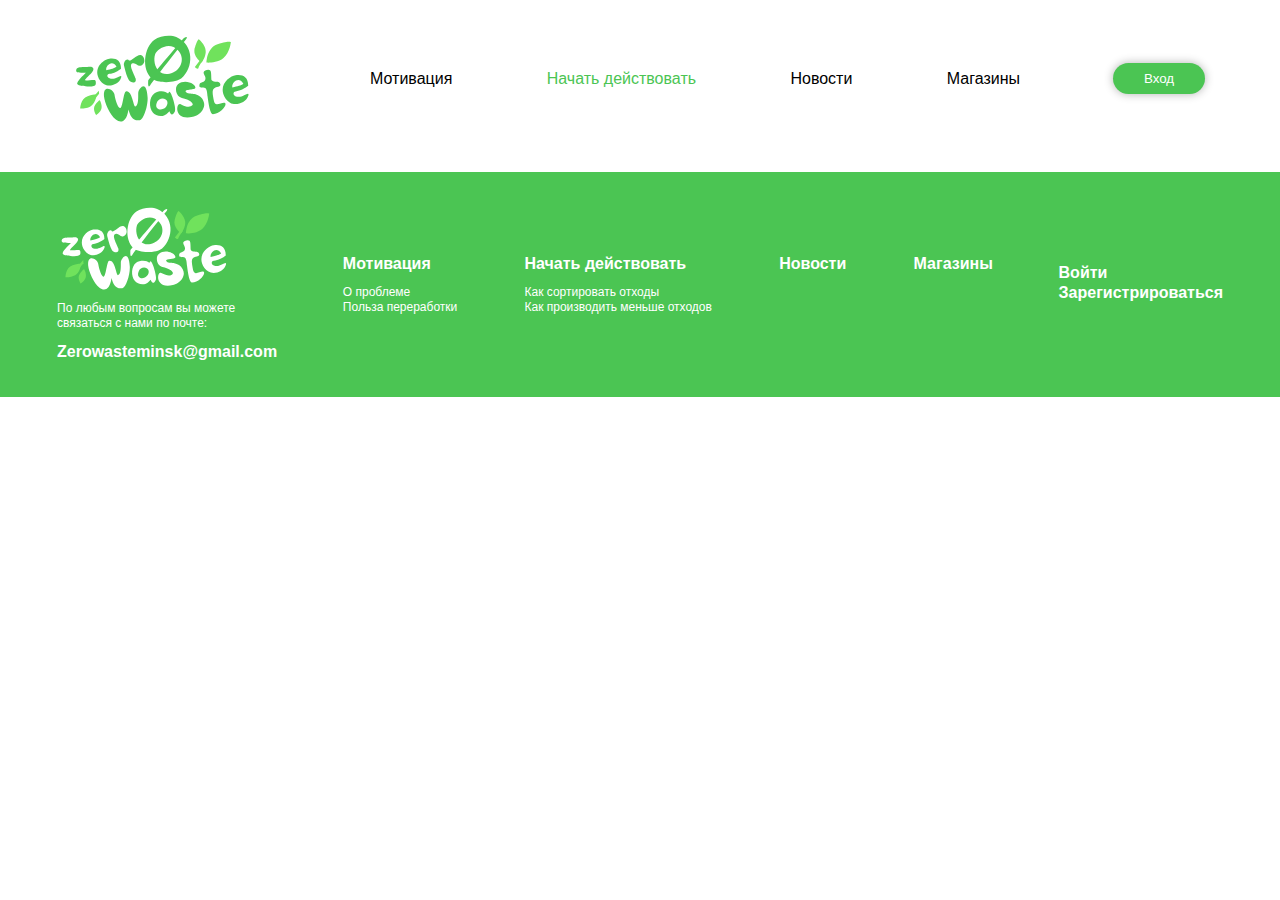
==== pages/action/action.html @ 7c6b33b7 "feat: create action page" ====
<!DOCTYPE html>
<html lang="en">

<head>
  <meta charset="UTF-8">
  <meta http-equiv="X-UA-Compatible" content="IE=edge">
  <meta name="viewport" content="width=device-width, initial-scale=1.0">
  <link rel="stylesheet" href="../../css/header.css">
  <link rel="stylesheet" href="../../css/footer.css">
  <link rel="stylesheet" href="./css/action.css">
  <title>Actions</title>
</head>

<body>
  <header class="header">
    <div class="container">
      <div class="header__inner">
        <div class="header__logo">
          <img src="../../assets/logo.svg" alt="">
        </div>
        <nav class="header__nav">
          <ul class="header__nav-list">
            <li class="header__nav-item"><a href="../../index.html">Мотивация</a></li>
            <li class="header__nav-item active"><a href="#">Начать действовать</a></li>
            <li class="header__nav-item"><a href="../news/news.html">Новости</a></li>
            <li class="header__nav-item"><a href="#">Магазины</a></li>
          </ul>
        </nav>
        <button class="header__button">Вход</button>
      </div>
    </div>
  </header>
  <footer class="footer">
    <div class="footer__inner">
      <div class="footer__logo">
        <img src="../../assets/footer-logo.svg" alt="">
        <p class="footer__logo-text">По любым вопросам вы можете
          связаться с нами по почте:</p>
        <a href="Zerowasteminsk@gmail.com" class="footer__logo-link">Zerowasteminsk@gmail.com</a>
      </div>
      <nav class="footer__nav">
        <ul class="footer__nav-list">
          <li class="footer__nav-item">
            <a href="../../index.html" class="footer__nav-item__main">Мотивация</a>
            <a href="#" class="footer__nav-item__link">О проблеме</a>
            <a href="#" class="footer__nav-item__link">Польза переработки</a>
          </li>
          <li class="footer__nav-item">
            <a href="#" class="footer__nav-item__main">Начать действовать</a>
            <a href="#" class="footer__nav-item__link">Как сортировать отходы</a>
            <a href="#" class="footer__nav-item__link">Как производить меньше отходов</a>
          </li>
          <li class="footer__nav-item">
            <a href="../news/news.html" class="footer__nav-item__main">Новости</a>
          </li>
          <li class="footer__nav-item">
            <a href="#" class="footer__nav-item__main">Магазины</a>
          </li>
        </ul>
      </nav>
      <div class="footer__buttons">
        <a href="#" class="footer__buttons-item">Войти</a>
        <a href="#" class="footer__buttons-item">Зарегистрироваться</a>
      </div>
    </div>
  </footer>
  <script src="./js/action.js"></script>
</body>

</html>
---- css/header.css ----
.header {
  padding-top: 35px;
  width: 100%;
  margin-bottom: 50px;
}
.header__inner {
  display: flex;
  align-items: center;
}
.header__logo {
  width: 175px;
  height: 87px;
}
.header__logo img {
  width: 100%;
  height: 100%;
}
.header__nav {
  margin-left: auto;
  margin-right: 93px;
  max-width: 650px;
  width: 100%;
}
.header__nav-list {
  width: 100%;
  display: flex;
  justify-content: space-between;
  align-items: center;
}
.header__nav-item {
  font-size: 16px;
  line-height: 20px;
}
.header__nav-item.active {
  color: #4BC553;
}
.header__button {
  cursor: pointer;
  display: inline-block;
  width: 92px;
  background-color: #4BC553;
  color: #fff;
  text-align: center;
  padding: 8px 0;
  box-shadow: 0px 0px 10px rgba(0, 0, 0, 0.3);
  border-radius: 30px;
  border: none;
}
.header__button:focus {
  outline: none;
}
---- css/footer.css ----
.footer {
  background: #4BC553;
  padding: 35px 57px;
}
.footer__inner {
  max-width: 1265px;
  width: 100%;
  display: flex;
  justify-content: space-between;
  align-items: center;
  margin: 0 auto;
}
.footer__logo {
  display: flex;
  flex-direction: column;
  justify-content: space-between;
  align-items: flex-start;
  height: 155px;
}
.footer__logo img {
  width: 174px;
  height: 83px;
}
.footer__logo-text {
  max-width: 184px;
  font-size: 12px;
  line-height: 15px;
  font-weight: 400;
  color: #fff;
}
.footer__logo-link {
  font-size: 16px;
  line-height: 20px;
  font-weight: 700;
  color: #fff;
}
.footer__nav {
  max-width: 650px;
  width: 100%;
}
.footer__nav-list {
  width: 100%;
  display: flex;
  justify-content: space-between;
  align-items: flex-start;
}
.footer__nav-item {
  display: flex;
  flex-direction: column;
  align-items: flex-start;
}
.footer__nav-item__main {
  transition: all 0.2s ease;
  margin-bottom: 11px;
  font-size: 16px;
  line-height: 20px;
  font-weight: 700;
  color: #fff;
}
.footer__nav-item__link {
  transition: all 0.2s ease;
  font-size: 12px;
  line-height: 15px;
  font-weight: 400;
  color: #fff;
}
.footer__buttons {
  display: flex;
  flex-direction: column;
  height: 44px;
}
.footer__buttons-item {
  font-size: 16px;
  line-height: 20px;
  font-weight: 700;
  color: #fff;
}
---- pages/action/css/action.css ----
*,
*::before,
*::after {
  box-sizing: border-box;
}

html {
  font-family: 'Roboto', sans-serif;
  font-size: 18px;
  line-height: 23px;
  font-weight: 400;
  box-sizing: inherit;
  color: #000;
}

h1,
h2,
h3,
h4,
h5,
h6,
p,
ul,
li,
a,
body {
  margin: 0;
  padding: 0;
}

a {
  text-decoration: none;
  color: inherit;
}

ul {
  list-style: none;
}

.container {
  max-width: 1130px;
  width: 100%;
  margin: 0 auto;
}
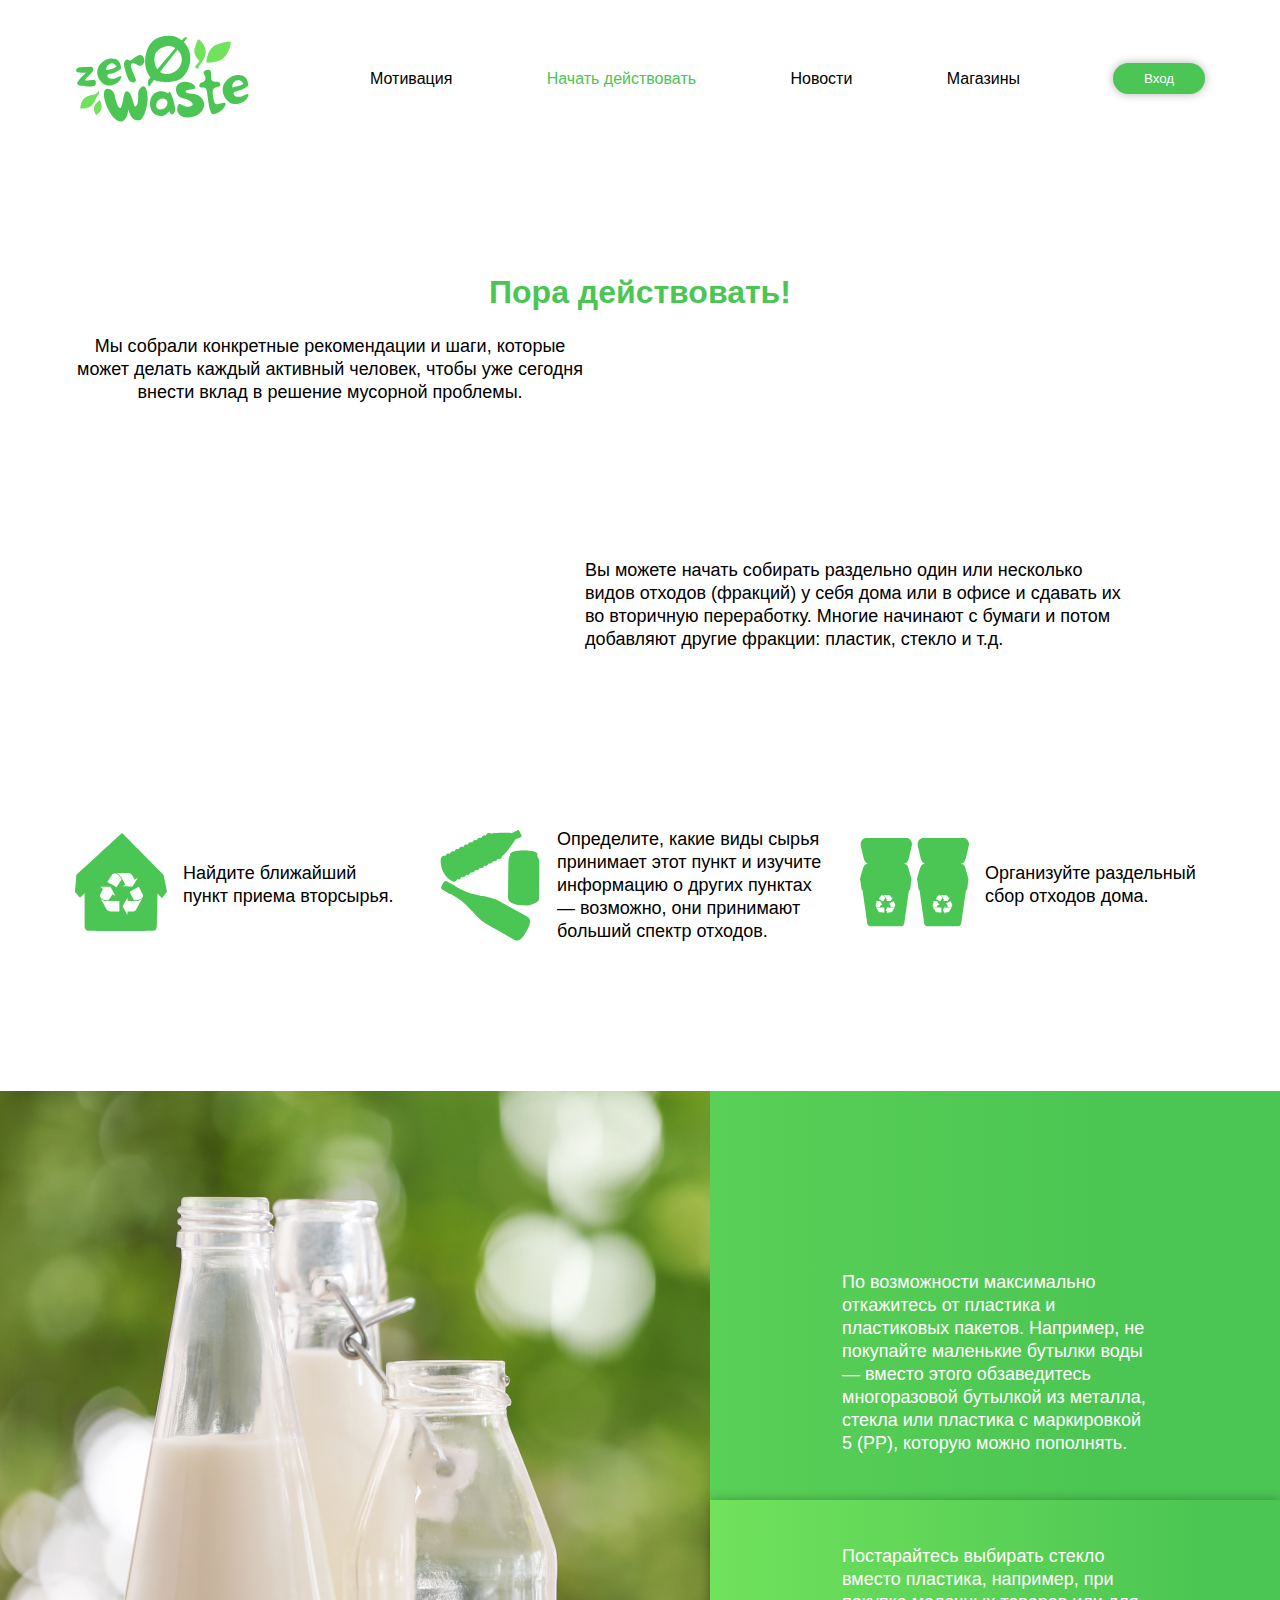
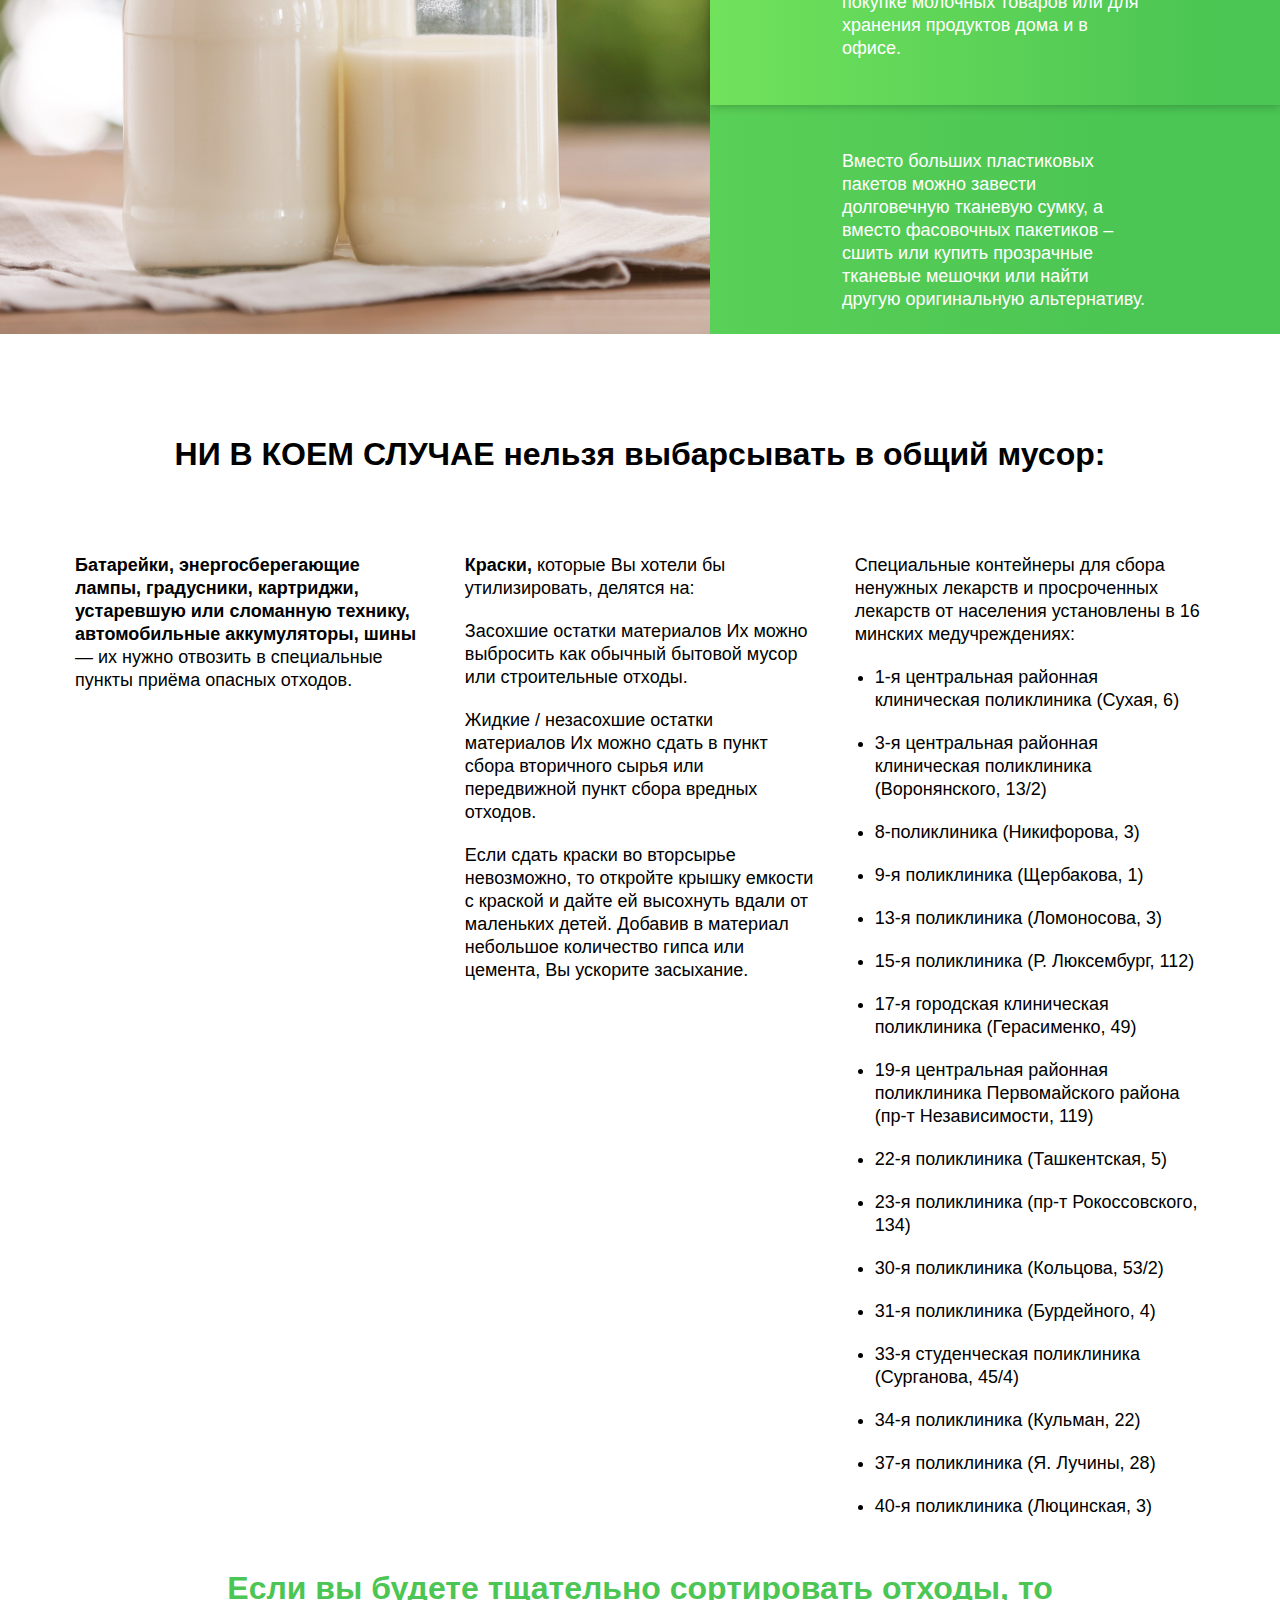
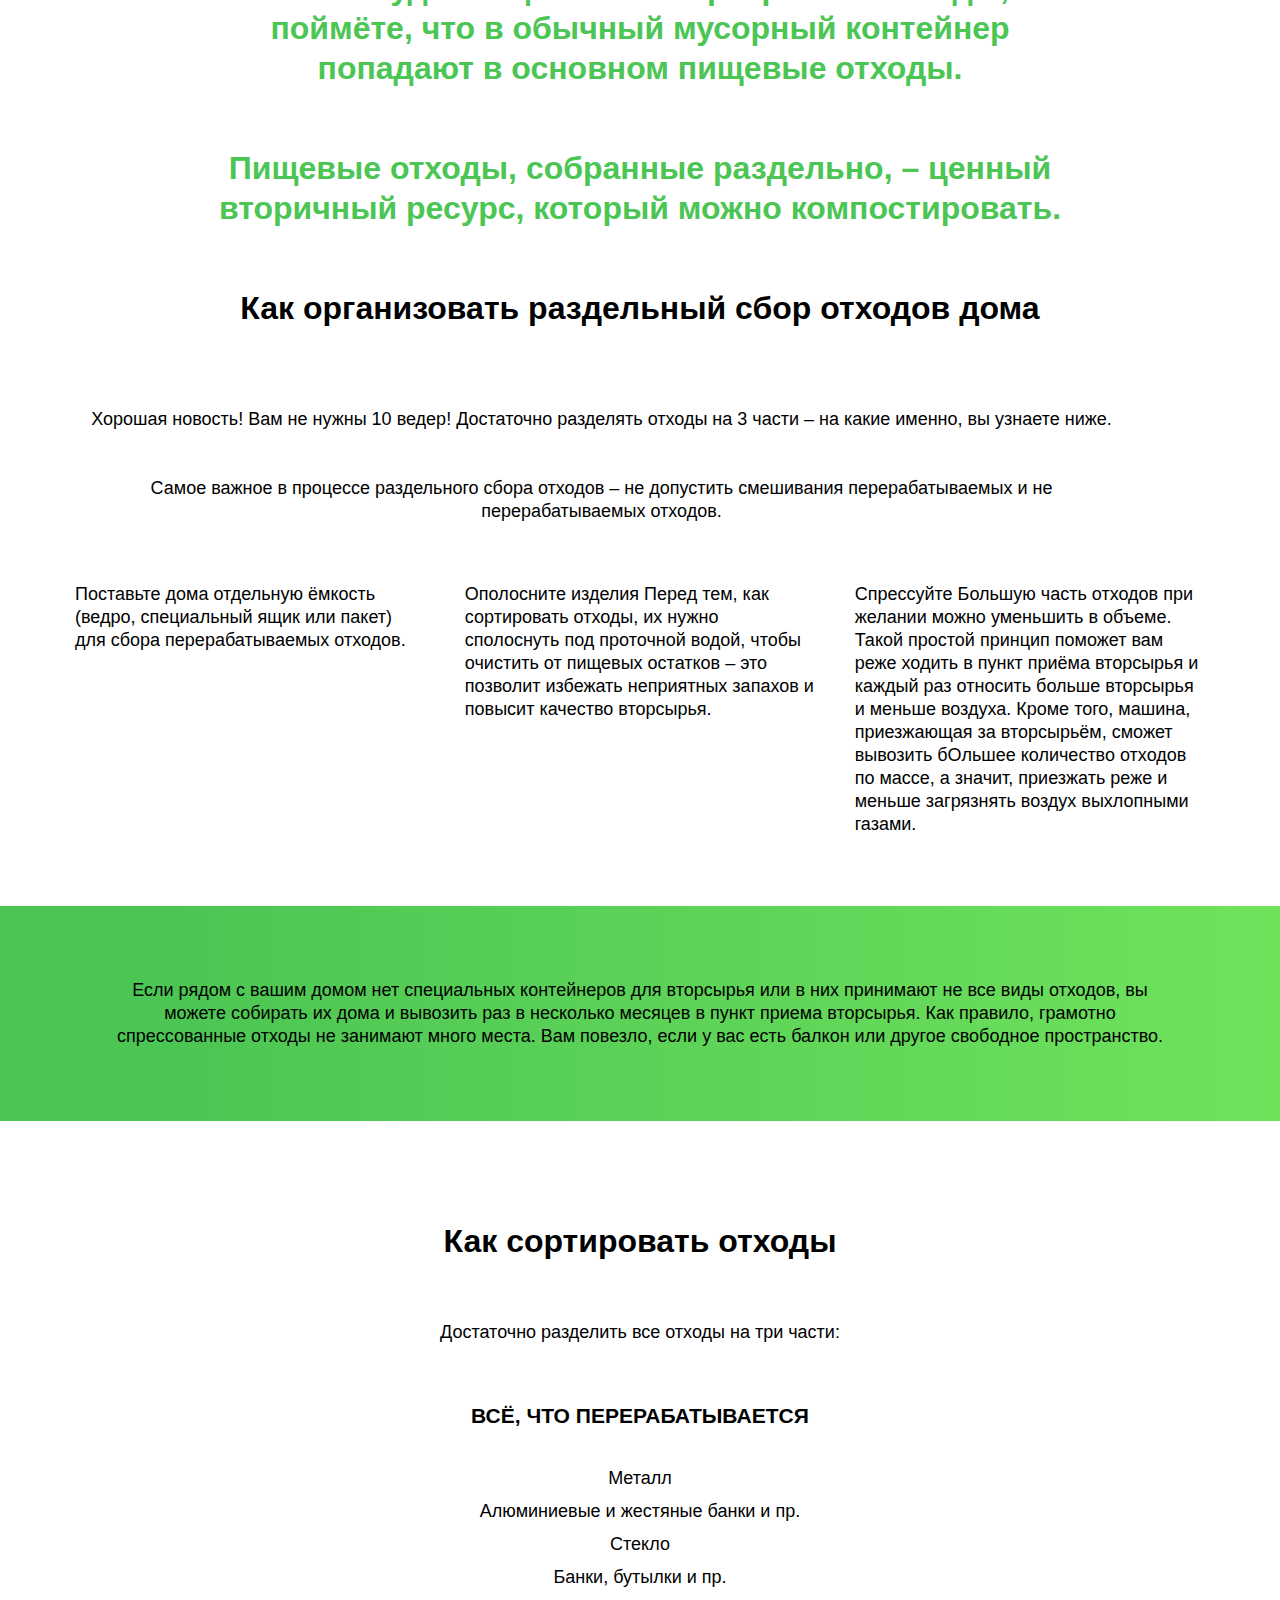
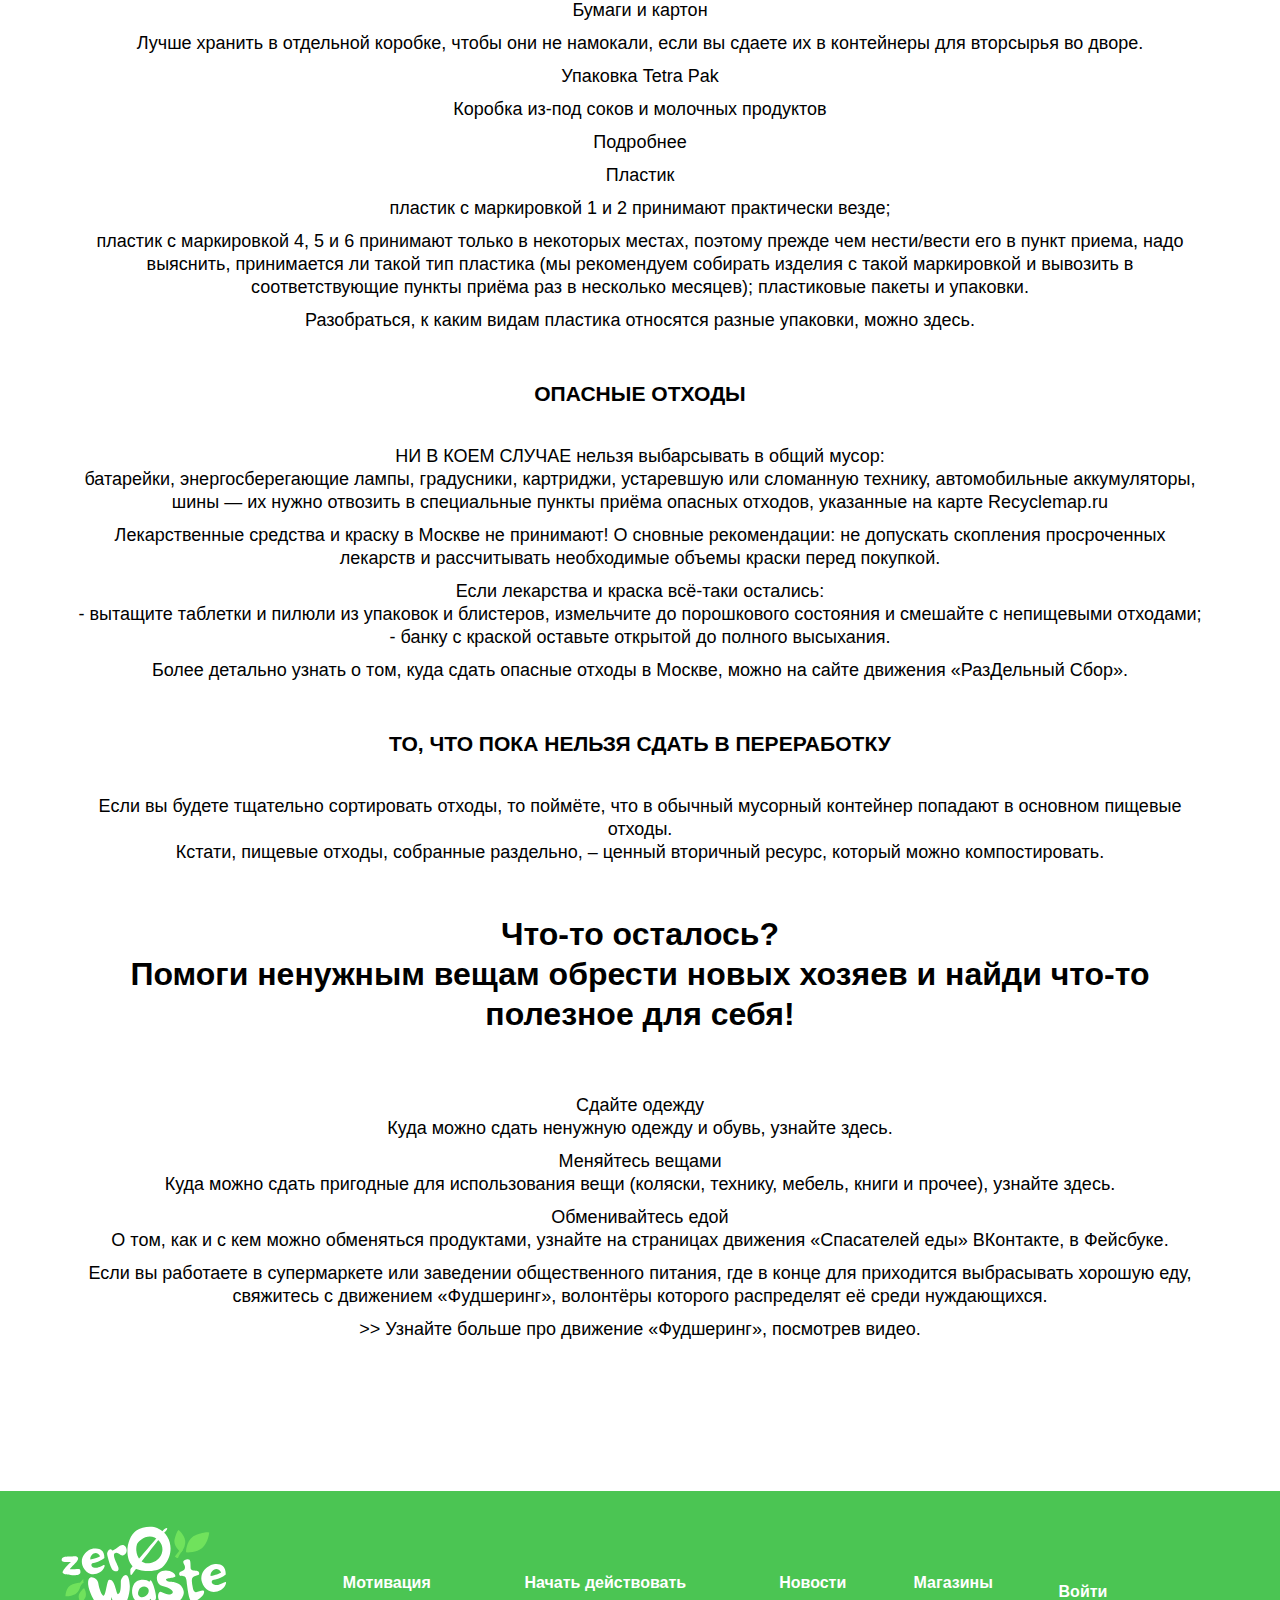
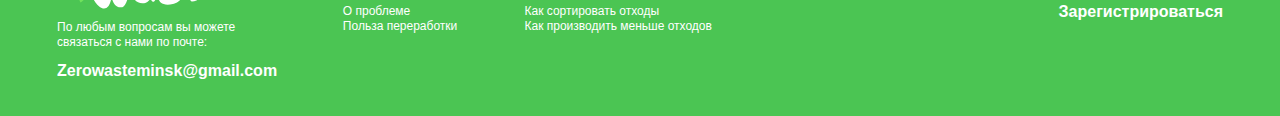
==== commit 861538c7: "feat: add action page" ====
--- a/pages/action/action.html
+++ b/pages/action/action.html
@@ -30,6 +30,332 @@
       </div>
     </div>
   </header>
+  <section class="intro">
+    <div class="container">
+      <div class="intro__inner">
+        <h1 class="intro__title">Пора действовать!</h1>
+        <p class="intro__subtitle">Мы собрали конкретные рекомендации и шаги,
+          которые может делать каждый активный человек, чтобы
+          уже сегодня внести вклад в решение мусорной проблемы.</p>
+        <p class="intro__text">Вы можете начать собирать раздельно один или несколько видов отходов (фракций) у себя
+          дома или в офисе и сдавать их во вторичную переработку. Многие начинают с бумаги и потом добавляют другие
+          фракции: пластик, стекло и т.д.</p>
+        <div class="intro__content">
+          <div class="intro__content-item">
+            <div class="intro__content-item__logo">
+              <img src="../../assets/house.svg" alt="">
+            </div>
+            <p class="intro__content-item__text">Найдите ближайший
+              пункт приема вторсырья.</p>
+          </div>
+          <div class="intro__content-item">
+            <div class="intro__content-item__logo">
+              <img src="../../assets/plastic.svg" alt="">
+            </div>
+            <p class="intro__content-item__text">Определите, какие виды
+              сырья принимает этот пункт и изучите информацию о других пунктах — возможно, они принимают больший спектр
+              отходов.</p>
+          </div>
+          <div class="intro__content-item">
+            <div class="intro__content-item__logo">
+              <img src="../../assets/urns2.svg" alt="">
+            </div>
+            <p class="intro__content-item__text">Организуйте раздельный
+              сбор отходов дома.</p>
+          </div>
+        </div>
+      </div>
+    </div>
+  </section>
+  <section class="about">
+    <div class="about__image">
+      <img src="../../assets/action2.jpg" alt="">
+    </div>
+    <div class="about__menu">
+      <div class="about__menu-item" data-pos="1">
+        <p class="about__menu-item__text">По возможности <span>максимально откажитесь от пластика и пластиковых
+            пакетов.</span> Например, не покупайте маленькие бутылки воды — вместо этого обзаведитесь многоразовой
+          бутылкой из металла, стекла или пластика с маркировкой 5 (PP), которую можно пополнять.
+        </p>
+      </div>
+      <div class="about__menu-item active" data-pos="2">
+        <p class="about__menu-item__text">Постарайтесь выбирать <span>стекло вместо пластика</span>, например, при
+          покупке молочных товаров или для хранения продуктов дома и в офисе.</p>
+      </div>
+      <div class="about__menu-item" data-pos="3">
+        <p class="about__menu-item__text">Вместо больших пластиковых пакетов можно <span>завести долговечную тканевую
+            сумку</span>, а вместо фасовочных пакетиков – сшить или купить прозрачные <span>тканевые мешочки</span> или
+          найти другую оригинальную альтернативу.</p>
+      </div>
+    </div>
+  </section>
+  <section class="rules">
+    <div class="container">
+      <div class="rules__inner">
+        <h2 class="rules__title">НИ В КОЕМ СЛУЧАЕ нельзя выбарсывать в общий мусор:</h2>
+        <div class="rules__content">
+          <div class="rules__item">
+            <p class="rules__item-text"><span>Батарейки, энергосберегающие лампы, градусники, картриджи, устаревшую или
+                сломанную технику, автомобильные аккумуляторы, шины</span> — их нужно отвозить в специальные пункты
+              приёма опасных отходов.</p>
+          </div>
+          <div class="rules__item">
+            <p class="rules__item-text"><span>Краски,</span> которые Вы хотели бы утилизировать, делятся на:</p>
+            <ul class="rules__item-list">
+              <li>
+                <p>Засохшие остатки материалов Их можно выбросить как обычный бытовой мусор или строительные отходы.</p>
+              </li>
+              <li>
+                <p>Жидкие / незасохшие остатки материалов Их можно сдать в пункт сбора вторичного сырья или передвижной
+                  пункт сбора вредных отходов.</p>
+              </li>
+              <li>
+                <p>Если сдать краски во вторсырье невозможно, то откройте крышку емкости с краской и дайте ей высохнуть
+                  вдали от маленьких детей. Добавив в материал небольшое количество гипса или цемента, Вы ускорите
+                  засыхание.</p>
+              </li>
+            </ul>
+          </div>
+          <div class="rules__item">
+            <p class="rules__item-text">Специальные контейнеры для сбора ненужных лекарств и просроченных лекарств от
+              населения установлены в 16 минских медучреждениях:</p>
+            <ul class="rules__item-list marked">
+              <li>
+                <p>1-я центральная районная клиническая поликлиника (Сухая, 6)</p>
+              </li>
+              <li>
+                <p>3-я центральная районная клиническая поликлиника (Воронянского, 13/2)</p>
+              </li>
+              <li>
+                <p>8-поликлиника (Никифорова, 3)</p>
+              </li>
+              <li>
+                <p>9-я поликлиника (Щербакова, 1)</p>
+              </li>
+              <li>
+                <p>
+                  13-я поликлиника (Ломоносова, 3)
+                </p>
+              </li>
+              <li>
+                <p>
+                  15-я поликлиника (Р. Люксембург, 112)
+                </p>
+              </li>
+              <li>
+                <p>
+                  17-я городская клиническая поликлиника (Герасименко, 49)
+                </p>
+              </li>
+              <li>
+                <p>
+                  19-я центральная районная поликлиника
+                  Первомайского района (пр-т Независимости, 119)
+                </p>
+              </li>
+              <li>
+                <p>
+                  22-я поликлиника (Ташкентская, 5)
+                </p>
+              </li>
+              <li>
+                <p>
+                  23-я поликлиника (пр-т
+                  Рокоссовского, 134)
+                </p>
+              </li>
+              <li>
+                <p>
+                  30-я поликлиника (Кольцова, 53/2)
+                </p>
+              </li>
+              <li>
+                <p>
+                  31-я поликлиника (Бурдейного, 4)
+                </p>
+              </li>
+              <li>
+                <p>
+                  33-я студенческая
+                  поликлиника (Сурганова, 45/4)
+                </p>
+              </li>
+              <li>
+                <p>
+                  34-я поликлиника (Кульман, 22)
+                </p>
+              </li>
+              <li>
+                <p>
+                  37-я поликлиника (Я. Лучины, 28)
+                </p>
+              </li>
+              <li>
+                <p>
+                  40-я
+                  поликлиника (Люцинская, 3)
+                </p>
+              </li>
+            </ul>
+          </div>
+        </div>
+        <h3 class="rules__subtitle">Если вы будете тщательно сортировать отходы, то поймёте, что в обычный мусорный
+          контейнер попадают в основном пищевые отходы.</h3>
+        <h3 class="rules__subtitle">Пищевые отходы, собранные раздельно, – ценный вторичный ресурс, который можно
+          компостировать.</h3>
+        <h2 class="rules__title">Как организовать раздельный сбор отходов дома</h2>
+        <p class="rules__text">
+          <span>Хорошая новость! Вам не нужны 10 ведер!
+            Достаточно разделять отходы на 3 части – на какие именно, вы узнаете ниже.</span>
+          <span>Самое важное в процессе раздельного сбора отходов – не допустить смешивания перерабатываемых и не
+            перерабатываемых отходов.</span>
+        </p>
+        <div class="rules__content">
+          <div class="rules__item">
+            <p class="rules__item-text">Поставьте дома отдельную ёмкость
+              (ведро, специальный ящик или пакет) для сбора
+              перерабатываемых отходов.</p>
+          </div>
+          <div class="rules__item">
+            <p class="rules__item-text">Ополосните изделия
+              Перед тем, как сортировать отходы, их нужно сполоснуть под проточной водой, чтобы очистить от пищевых
+              остатков – это позволит избежать неприятных запахов и повысит качество вторсырья.</p>
+          </div>
+          <div class="rules__item">
+            <p class="rules__item-text">Спрессуйте
+              Большую часть отходов при желании можно уменьшить в объеме.
+              Такой простой принцип поможет вам реже ходить в пункт приёма вторсырья и каждый раз относить больше
+              вторсырья и меньше воздуха.
+              Кроме того, машина, приезжающая за вторсырьём, сможет вывозить бОльшее количество отходов по массе, а
+              значит, приезжать реже и меньше загрязнять воздух выхлопными газами.</p>
+          </div>
+        </div>
+      </div>
+    </div>
+    <div class="rules__footer">
+      <p class="rules__footer-text">Если рядом с вашим домом нет специальных контейнеров для вторсырья или в них
+        принимают не все виды отходов, вы можете собирать их дома и вывозить раз в несколько месяцев в пункт приема
+        вторсырья. Как правило, грамотно спрессованные отходы не занимают много места.
+        Вам повезло, если у вас есть балкон или другое свободное пространство.</p>
+    </div>
+  </section>
+  <section class="sort">
+    <div class="container">
+      <div class="sort__inner">
+        <h2 class="sort__title">Как сортировать отходы</h2>
+        <p class="sort__text">Достаточно разделить все отходы на три части:</p>
+        <h3 class="sort__subtitle">ВСЁ, ЧТО ПЕРЕРАБАТЫВАЕТСЯ</h3>
+        <ul class="sort__list">
+          <li class="sort__list-item">
+            <p>Металл</p>
+          </li>
+          <li class="sort__list-item">
+            <p>Алюминиевые и жестяные банки и пр.</p>
+          </li>
+          <li class="sort__list-item">
+            <p>Стекло</p>
+          </li>
+          <li class="sort__list-item">
+            <p>Банки, бутылки и пр.</p>
+          </li>
+          <li class="sort__list-item">
+            <p>Бумаги и картон</p>
+          </li>
+          <li class="sort__list-item">
+            <p>Лучше хранить в отдельной коробке, чтобы они не намокали, если вы сдаете их в контейнеры для вторсырья во
+              дворе.</p>
+          </li>
+          <li class="sort__list-item">
+            <p>Упаковка Tetra Pak</p>
+          </li>
+          <li class="sort__list-item">
+            <p>Коробка из-под соков и молочных продуктов</p>
+          </li>
+          <li class="sort__list-item">
+            <a href="#">Подробнее</a>
+          </li>
+          <li class="sort__list-item">
+            <p>Пластик</p>
+          </li>
+          <li class="sort__list-item">
+            <p>пластик с маркировкой 1 и 2 принимают практически везде;</p>
+          </li>
+          <li class="sort__list-item">
+            <p>пластик с маркировкой 4, 5 и 6 принимают только в некоторых местах, поэтому прежде чем нести/вести его в
+              пункт приема, надо выяснить, принимается ли такой тип пластика (мы рекомендуем собирать изделия с такой
+              маркировкой и вывозить в соответствующие пункты приёма раз в несколько месяцев);
+              пластиковые пакеты и упаковки.</p>
+          </li>
+          <li class="sort__list-item">
+            <a href="#">Разобраться, к каким видам пластика относятся разные упаковки, можно здесь.</a>
+          </li>
+        </ul>
+        <h3 class="sort__subtitle">ОПАСНЫЕ ОТХОДЫ</h3>
+        <ul class="sort__list">
+          <li class="sort__list-item">
+            <p>НИ В КОЕМ СЛУЧАЕ нельзя выбарсывать в общий мусор:</p>
+            <p>батарейки, энергосберегающие лампы, градусники, картриджи, устаревшую или сломанную технику,
+              автомобильные аккумуляторы, шины — их нужно отвозить в специальные пункты приёма опасных отходов,
+              указанные на карте Recyclemap.ru</p>
+          </li>
+          <li class="sort__list-item">
+            <p>Лекарственные средства и краску в Москве не принимают! О
+              сновные рекомендации: не допускать скопления просроченных лекарств и рассчитывать необходимые объемы
+              краски
+              перед покупкой.</p>
+          </li>
+          <li class="sort__list-item">
+            <p>Если лекарства и краска всё-таки остались:</p>
+            <p>- вытащите таблетки и пилюли из упаковок и блистеров, измельчите до порошкового состояния и смешайте с
+              непищевыми отходами;</p>
+            <p>- банку с краской оставьте открытой до полного высыхания.</p>
+          </li>
+          <li class="sort__list-item">
+            <a href="#">Более детально узнать о том, куда сдать опасные отходы в Москве, можно на сайте движения
+              «РазДельный Сбор».</a>
+          </li>
+        </ul>
+        <h3 class="sort__subtitle">ТО, ЧТО ПОКА НЕЛЬЗЯ СДАТЬ В ПЕРЕРАБОТКУ</h3>
+        <ul class="sort__list">
+          <li class="sort__list-item">
+            <p>Если вы будете тщательно сортировать отходы, то поймёте, что в обычный мусорный контейнер попадают в
+              основном пищевые отходы.
+            </p>
+            <p>Кстати, пищевые отходы, собранные раздельно, – ценный вторичный ресурс, который можно компостировать.</p>
+          </li>
+        </ul>
+        <h2 class="sort__title">
+          <p>Что-то осталось?
+          </p>
+          <p>Помоги ненужным вещам обрести новых хозяев и найди что-то полезное для себя!</p>
+        </h2>
+        <ul class="sort__list">
+          <li class="sort__list-item">
+            <p>Сдайте одежду</p>
+            <p>Куда можно сдать ненужную одежду и обувь, узнайте здесь.</p>
+          </li>
+          <li class="sort__list-item">
+            <p>Меняйтесь вещами</p>
+            <p>Куда можно сдать пригодные для использования вещи (коляски, технику, мебель, книги и прочее), узнайте
+              здесь.</p>
+          </li>
+          <li class="sort__list-item">
+            <p>Обменивайтесь едой</p>
+            <p>О том, как и с кем можно обменяться продуктами, узнайте на страницах движения «Спасателей еды» ВКонтакте,
+              в Фейсбуке.</p>
+          </li>
+          <li class="sort__list-item">
+            <p>Если вы работаете в супермаркете или заведении общественного питания, где в конце для приходится
+              выбрасывать хорошую еду, свяжитесь с движением «Фудшеринг», волонтёры которого распределят её среди
+              нуждающихся.</p>
+          </li>
+          <li class="sort__list-item">
+            <a href="#">>> Узнайте больше про движение «Фудшеринг», посмотрев видео.</a>
+          </li>
+        </ul>
+      </div>
+    </div>
+  </section>
   <footer class="footer">
     <div class="footer__inner">
       <div class="footer__logo">
--- a/pages/action/css/action.css
+++ b/pages/action/css/action.css
@@ -42,3 +42,180 @@
   width: 100%;
   margin: 0 auto;
 }
+
+.intro__inner {
+  padding: 100px 0 130px;
+  text-align: center;
+}
+.intro__title {
+  font-size: 32px;
+  line-height: 40px;
+  font-weight: 700;
+  color: #4BC553;
+  margin-bottom: 23px;
+}
+.intro__subtitle {
+  max-width: 510px;
+  width: 100%;
+  margin-bottom: 155px;
+}
+.intro__text {
+  text-align: left;
+  max-width: 538px;
+  width: 100%;
+  margin-left: auto;
+  margin-right: 82px;
+  margin-bottom: 158px;
+}
+.intro__content {
+  display: flex;
+  justify-content: space-between;
+  align-items: center;
+  width: 100%;
+}
+.intro__content-item {
+  max-width: 327px;
+  display: flex;
+  justify-content: space-between;
+  align-items: center;
+}
+.intro__content-item:nth-child(2) {
+  max-width: 402px;
+}
+.intro__content-item:nth-child(3) {
+  max-width: 345px;
+}
+.intro__content-item__logo {
+  margin-right: 16px;
+}
+.intro__content-item__text {
+  text-align: left;
+}
+
+.about {
+  height: 843px;
+  background: linear-gradient(270deg, #4BC553 11.26%, #70E25C 100%);
+  display: flex;
+}
+.about__image {
+  min-width: 710px;
+  height: 100%;
+}
+.about__image img {
+  width: 100%;
+  height: 100%;
+}
+.about__menu {
+  width: 100%;
+  display: flex;
+  flex-direction: column;
+  padding: 135px 0 140px;
+}
+.about__menu-item {
+  transition: all 0.3s ease;
+  cursor: pointer;
+  padding: 45px 132px;
+  font-size: 18px;
+  line-height: 23px;
+  color: #fff;
+}
+.about__menu-item__title {
+  font-weight: 700;
+  margin-bottom: 12px;
+}
+.about__menu-item__text {
+  max-width: 426px;
+  font-weight: 400;
+}
+.about__menu-item.active {
+  background: linear-gradient(270deg, #4BC553 11.26%, #70E25C 100%);
+  box-shadow: 0px 0px 10px rgba(0, 0, 0, 0.3);
+}
+
+.rules__inner {
+  text-align: center;
+  padding: 100px 0 0;
+}
+.rules__title {
+  font-size: 32px;
+  line-height: 40px;
+  font-weight: 700;
+  margin-bottom: 80px;
+}
+.rules__content {
+  display: flex;
+  justify-content: space-between;
+  align-items: flex-start;
+  margin-bottom: 50px;
+}
+.rules__item {
+  width: 31%;
+  text-align: left;
+  font-weight: 400;
+}
+.rules__item-text {
+  margin-bottom: 20px;
+}
+.rules__item-text span {
+  font-weight: 700;
+}
+.rules__item-list li + li {
+  margin-top: 20px;
+}
+.rules__item-list.marked {
+  list-style: disc;
+  margin-left: 20px;
+}
+.rules__subtitle {
+  font-size: 32px;
+  line-height: 40px;
+  font-weight: 700;
+  color: #4BC553;
+  max-width: 874px;
+  text-align: center;
+  margin: 0 auto 60px;
+}
+.rules__text {
+  max-width: 1053px;
+  width: 100%;
+  display: flex;
+  flex-direction: column;
+  align-items: center;
+  height: 115px;
+  justify-content: space-between;
+  margin-bottom: 60px;
+}
+.rules__footer {
+  background: linear-gradient(90deg, #4BC553 11.26%, #70E25C 100%);
+  padding: 73px;
+}
+.rules__footer-text {
+  max-width: 1053px;
+  text-align: center;
+  margin: 0 auto;
+}
+
+.sort__inner {
+  padding: 100px 0;
+  text-align: center;
+}
+.sort__title {
+  font-size: 32px;
+  line-height: 40px;
+  font-weight: 700;
+  margin-bottom: 60px;
+}
+.sort__text {
+  margin-bottom: 60px;
+}
+.sort__subtitle {
+  text-transform: uppercase;
+  margin-bottom: 40px;
+}
+.sort__list {
+  text-align: center;
+  margin-bottom: 50px;
+}
+.sort__list li + li {
+  margin-top: 10px;
+}
